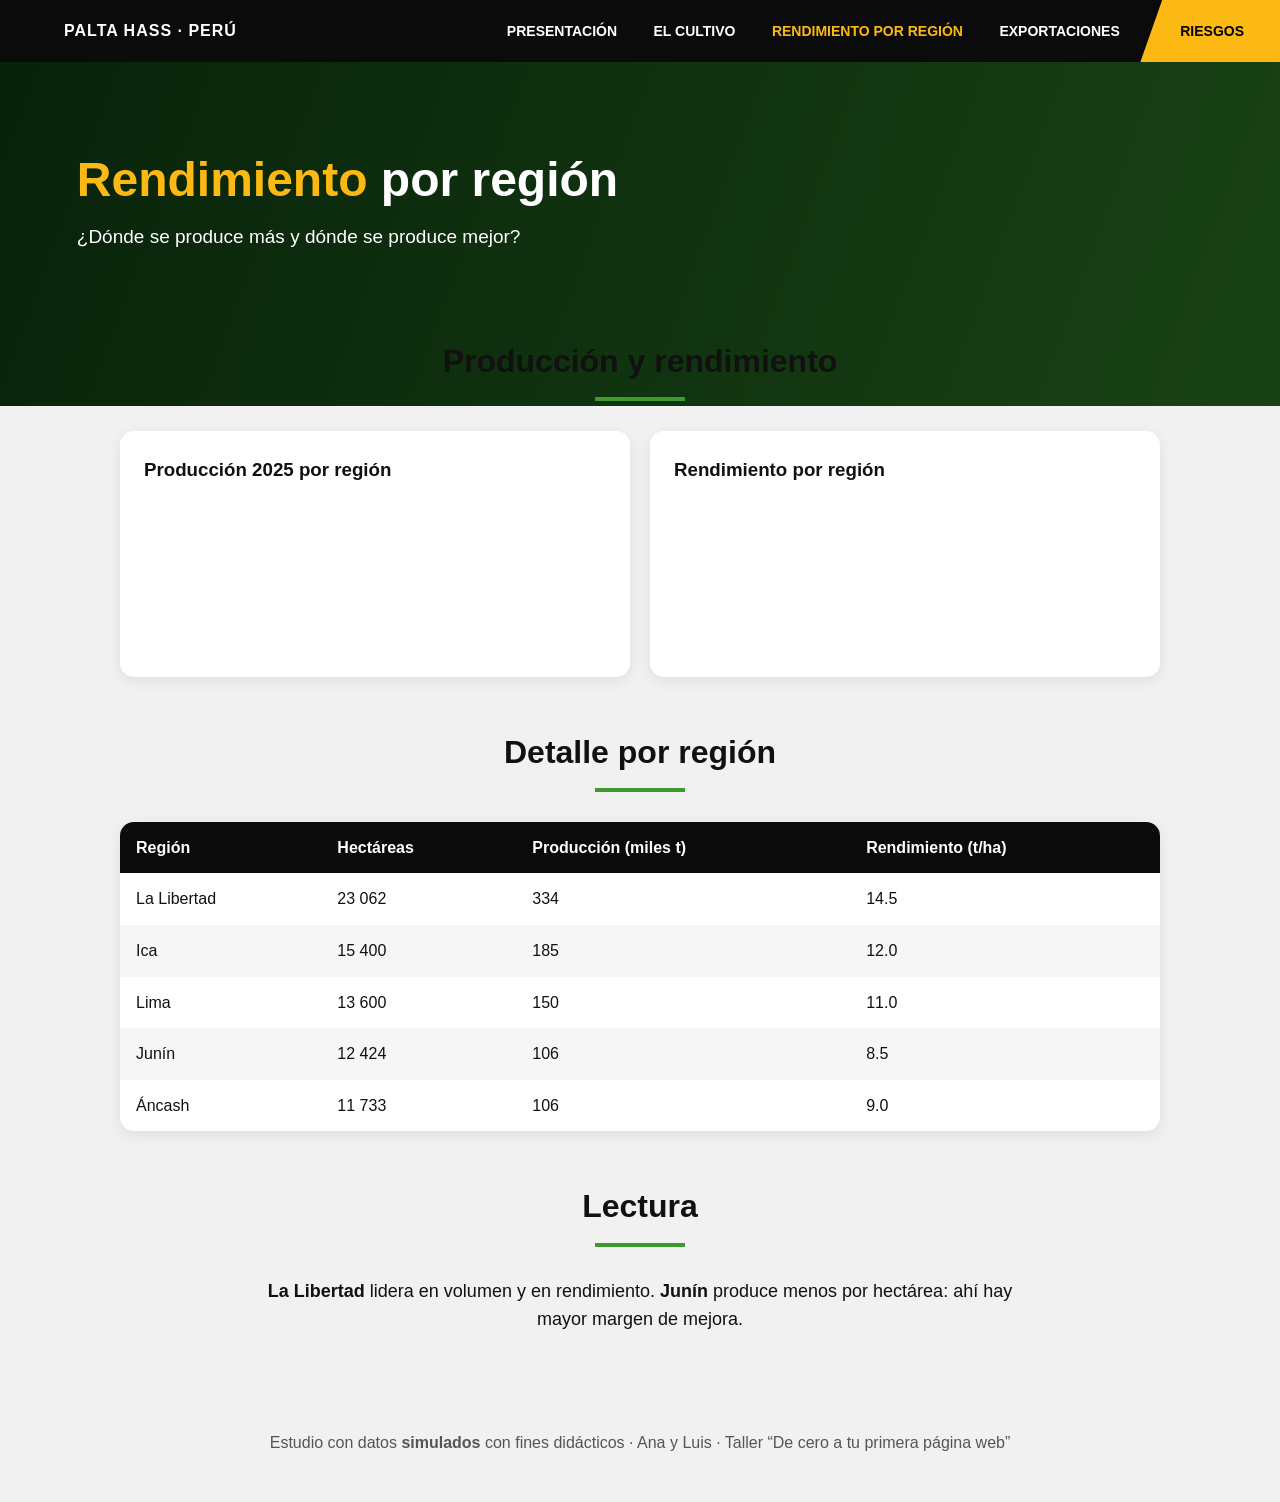
==== regiones.html @ f537a4b4 "subir archivos" ====
<!DOCTYPE html>
<html lang="es">
<head>
  <meta charset="UTF-8">
  <meta name="viewport" content="width=device-width, initial-scale=1.0">
  <title>Rendimiento por región · Palta Hass</title>
  <link rel="stylesheet" href="styles.css">
</head>
<body>
  <header>
    <nav>
      <strong>PALTA HASS · PERÚ</strong>
      <div>
        <a href="index.html">Presentación</a>
        <a href="cultivo.html">El cultivo</a>
        <a href="regiones.html" class="activo">Rendimiento por región</a>
        <a href="exportaciones.html">Exportaciones</a>
        <a href="riesgos.html" class="cta">Riesgos</a>
      </div>
    </nav>
    <div class="hero">
      <h1><span>Rendimiento</span> por región</h1>
      <p>¿Dónde se produce más y dónde se produce mejor?</p>
    </div>
  </header>
  <main>
    <section>
      <h2>Producción y rendimiento</h2>
      <div class="grid">
        <article class="card"><h3>Producción 2025 por región</h3><canvas id="c3"></canvas></article>
        <article class="card"><h3>Rendimiento por región</h3><canvas id="c4"></canvas></article>
      </div>
    </section>
    <section>
      <h2>Detalle por región</h2>
      <div class="tabla"><table><thead><tr><th>Región</th><th>Hectáreas</th><th>Producción (miles t)</th><th>Rendimiento (t/ha)</th></tr></thead><tbody><tr><td>La Libertad</td><td>23 062</td><td>334</td><td>14.5</td></tr><tr><td>Ica</td><td>15 400</td><td>185</td><td>12.0</td></tr><tr><td>Lima</td><td>13 600</td><td>150</td><td>11.0</td></tr><tr><td>Junín</td><td>12 424</td><td>106</td><td>8.5</td></tr><tr><td>Áncash</td><td>11 733</td><td>106</td><td>9.0</td></tr></tbody></table></div>
    </section>
    <section>
      <h2>Lectura</h2>
      <p class="centro"><strong>La Libertad</strong> lidera en volumen y en rendimiento. <strong>Junín</strong> produce menos por hectárea: ahí hay mayor margen de mejora.</p>
    </section>
  </main>
  <footer><p>Estudio con datos <strong>simulados</strong> con fines didácticos · Ana y Luis · Taller “De cero a tu primera página web”</p></footer>
  <script src="js/chart.umd.js"></script>
  <script src="script.js"></script>
</body>
</html>
---- styles.css ----
* { box-sizing: border-box; }
body { margin: 0; font-family: 'Segoe UI', Arial, sans-serif; line-height: 1.6; background: #F1F1F1; color: #111; }
header { background: #0B0B0B; }
nav { position: sticky; top: 0; z-index: 5; display: flex; flex-wrap: wrap; align-items: center; justify-content: space-between; gap: 8px 20px; padding: 0 0 0 5%; background: #0B0B0B; }
nav strong { color: white; letter-spacing: 1px; }
nav a { display: inline-block; color: white; text-decoration: none; font-weight: 700; text-transform: uppercase; font-size: 14px; padding: 20px 16px; }
nav a:hover, nav a.activo { color: #FDB913; }
nav a.cta { background: #FDB913; color: #000; padding-left: 40px; padding-right: 36px; clip-path: polygon(22px 0, 100% 0, 100% 100%, 0 100%); }
nav a.cta.activo { background: white; }
.hero { padding: 90px 6% 130px; color: white; background: linear-gradient(110deg, rgba(8, 36, 10, .92), rgba(30, 90, 25, .70)), url("img/portada.jpg") center / cover no-repeat; }
.hero.inicio { padding-top: 120px; padding-bottom: 150px; }
.hero h1 { font-size: 48px; line-height: 1.15; margin: 0 0 14px; max-width: 800px; }
.hero h1 span { color: #FDB913; }
.hero p { font-size: 19px; max-width: 640px; margin: 0 0 24px; }
.btn { display: inline-block; background: #0B0B0B; color: white; padding: 14px 30px; border-radius: 8px; font-weight: 800; text-decoration: none; }
main { max-width: 1080px; margin: -70px auto 0; padding: 0 20px; position: relative; }
section { margin-bottom: 50px; }
h2 { text-align: center; font-size: 32px; margin: 0 0 30px; }
h2::after { content: ''; display: block; width: 90px; height: 4px; background: #3F9A2E; margin: 10px auto 0; }
.franja { background: #1F2D1B; border-radius: 14px; padding: 30px; box-shadow: 0 10px 26px rgba(0, 0, 0, .25); }
.cifras { display: flex; flex-wrap: wrap; justify-content: space-around; gap: 20px; }
.cifra { display: flex; align-items: center; gap: 14px; color: white; }
.cifra b { font-size: 46px; line-height: 1; }
.cifra span { border-left: 3px solid #FDB913; padding-left: 12px; text-transform: uppercase; font-size: 14px; max-width: 150px; }
.grid { display: grid; grid-template-columns: repeat(2, 1fr); gap: 20px; }
.grid4 { display: grid; grid-template-columns: repeat(4, 1fr); gap: 16px; }
.card { background: white; padding: 24px; border-radius: 14px; box-shadow: 0 4px 14px rgba(0, 0, 0, .08); }
.card h3 { margin: 0 0 10px; }
.ficha { border-top: 6px solid #3F9A2E; }
.ficha:nth-child(2) { border-color: #e7ac23; } .ficha:nth-child(3) { border-color: #0A96C8; } .ficha:nth-child(4) { border-color: #1F2D1B; }
.persona { text-align: center; }
.persona img { width: 130px; border-radius: 50%; }
.centro { text-align: center; max-width: 760px; margin: 0 auto; font-size: 18px; }
.tabla { overflow-x: auto; background: white; border-radius: 14px; box-shadow: 0 4px 14px rgba(0, 0, 0, .08); }
table { width: 100%; border-collapse: collapse; }
th { background: #0B0B0B; color: white; text-align: left; }
th, td { padding: 13px 16px; }
tbody tr:nth-child(even) { background: #F6F6F6; }
footer { text-align: center; padding: 30px; color: #555; }
@media (max-width: 800px) { .grid, .grid4 { grid-template-columns: 1fr 1fr; } .hero h1 { font-size: 32px; } nav a { padding: 12px 10px; } }
@media (max-width: 500px) { .grid, .grid4 { grid-template-columns: 1fr; } }
.objetivos { max-width: 760px; margin: 20px auto 0; font-size: 17px; }
.objetivos li { margin-bottom: 8px; }
.centro + .grid, .centro + .grid4 { margin-top: 24px; }
.hero.cultivo { background: linear-gradient(110deg, rgba(8, 36, 10, .85), rgba(30, 90, 25, .50)), url("img/palta-arbol.jpeg") center / cover no-repeat; }
.hero.exportaciones { background: linear-gradient(110deg, rgba(8, 36, 10, .88), rgba(30, 90, 25, .60)), url("img/cajas.jpeg") center 65% / cover no-repeat; }
.hero.riesgos { background: linear-gradient(110deg, rgba(8, 36, 10, .85), rgba(30, 90, 25, .50)), url("img/palta-arbol.jpeg") center / cover no-repeat; }
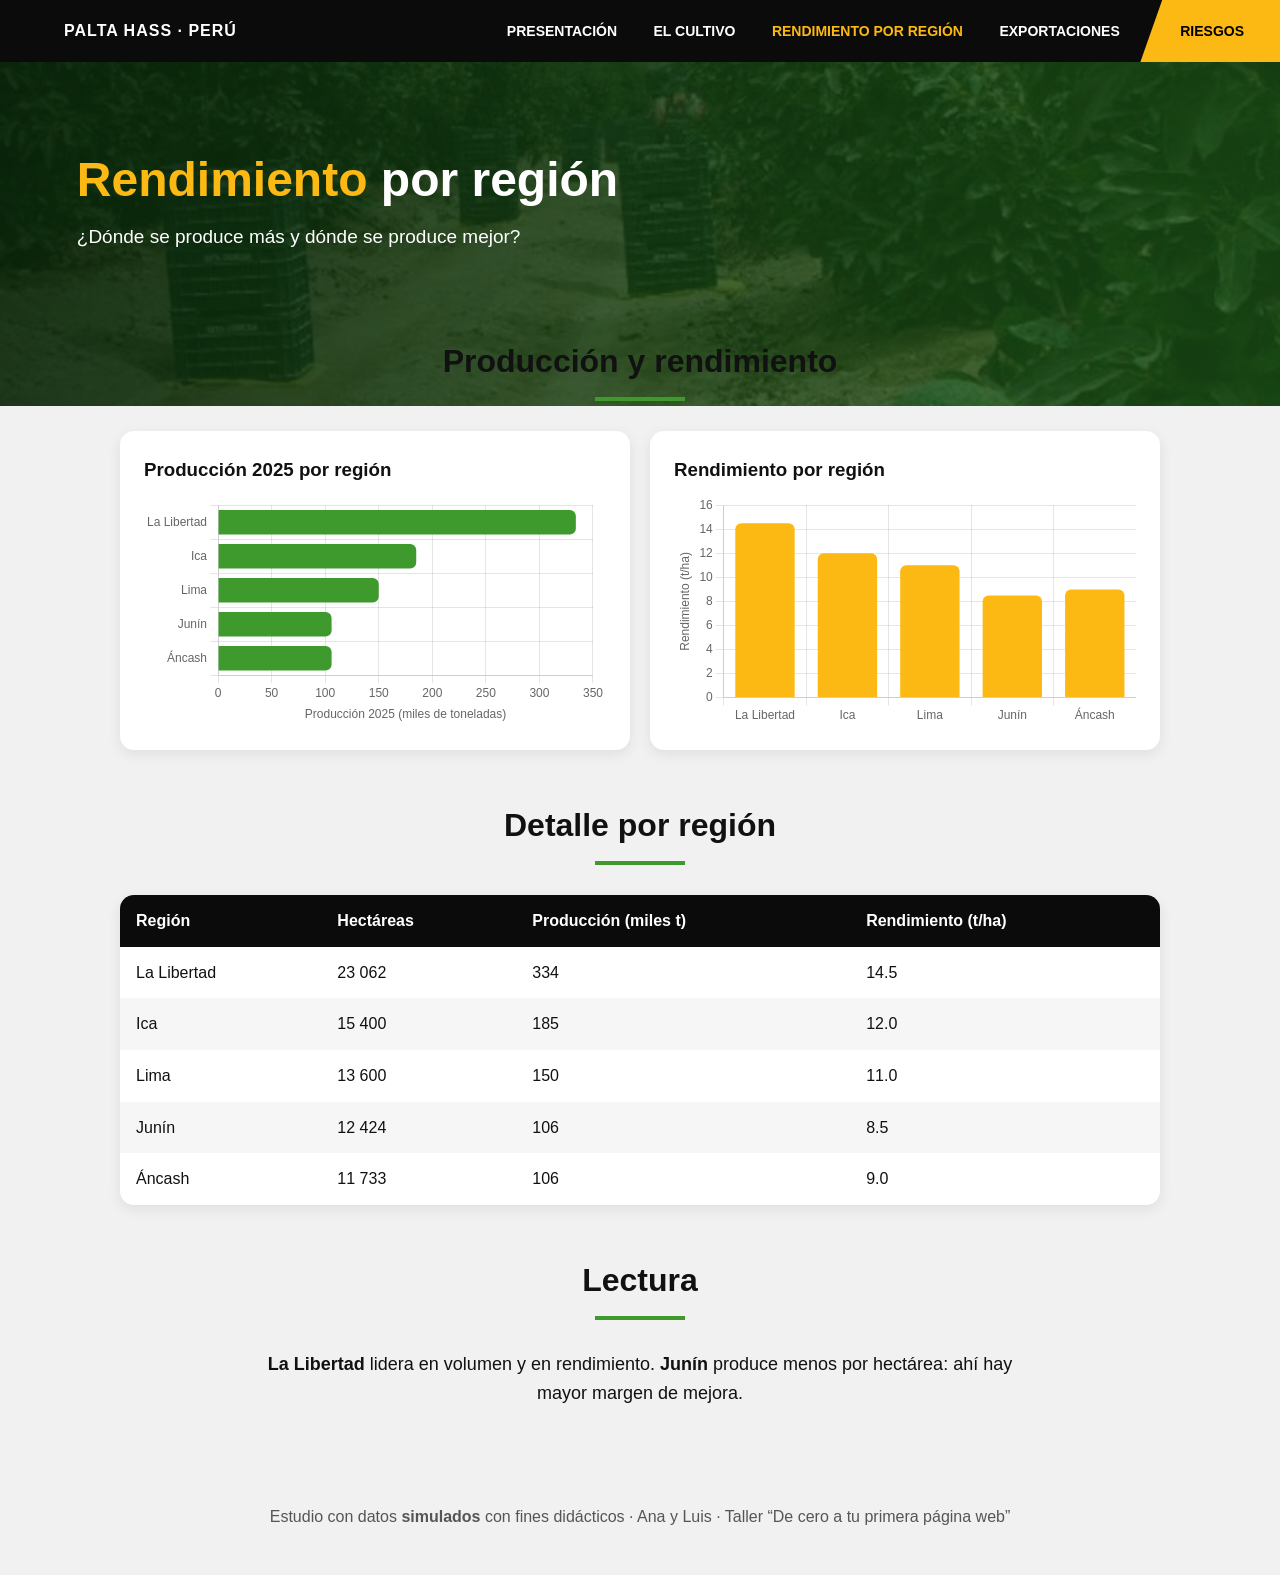
==== commit 66720d8c: "subir rama" ====
--- a/regiones.html
+++ b/regiones.html
@@ -5,6 +5,7 @@
   <meta name="viewport" content="width=device-width, initial-scale=1.0">
   <title>Rendimiento por región · Palta Hass</title>
   <link rel="stylesheet" href="styles.css">
+  <link rel="stylesheet" href="estilo-a.css">
 </head>
 <body>
   <header>
--- a/styles.css
+++ b/styles.css
@@ -7,7 +7,7 @@
 nav a:hover, nav a.activo { color: #FDB913; }
 nav a.cta { background: #FDB913; color: #000; padding-left: 40px; padding-right: 36px; clip-path: polygon(22px 0, 100% 0, 100% 100%, 0 100%); }
 nav a.cta.activo { background: white; }
-.hero { padding: 90px 6% 130px; color: white; background: linear-gradient(110deg, rgba(8, 36, 10, .92), rgba(30, 90, 25, .70)), url("img/portada.jpg") center / cover no-repeat; }
+.hero { padding: 90px 6% 130px; color: white; background: linear-gradient(110deg, rgba(8, 36, 10, .92), rgba(30, 90, 25, .70)), url("img/portada.jpeg") center / cover no-repeat; }
 .hero.inicio { padding-top: 120px; padding-bottom: 150px; }
 .hero h1 { font-size: 48px; line-height: 1.15; margin: 0 0 14px; max-width: 800px; }
 .hero h1 span { color: #FDB913; }
